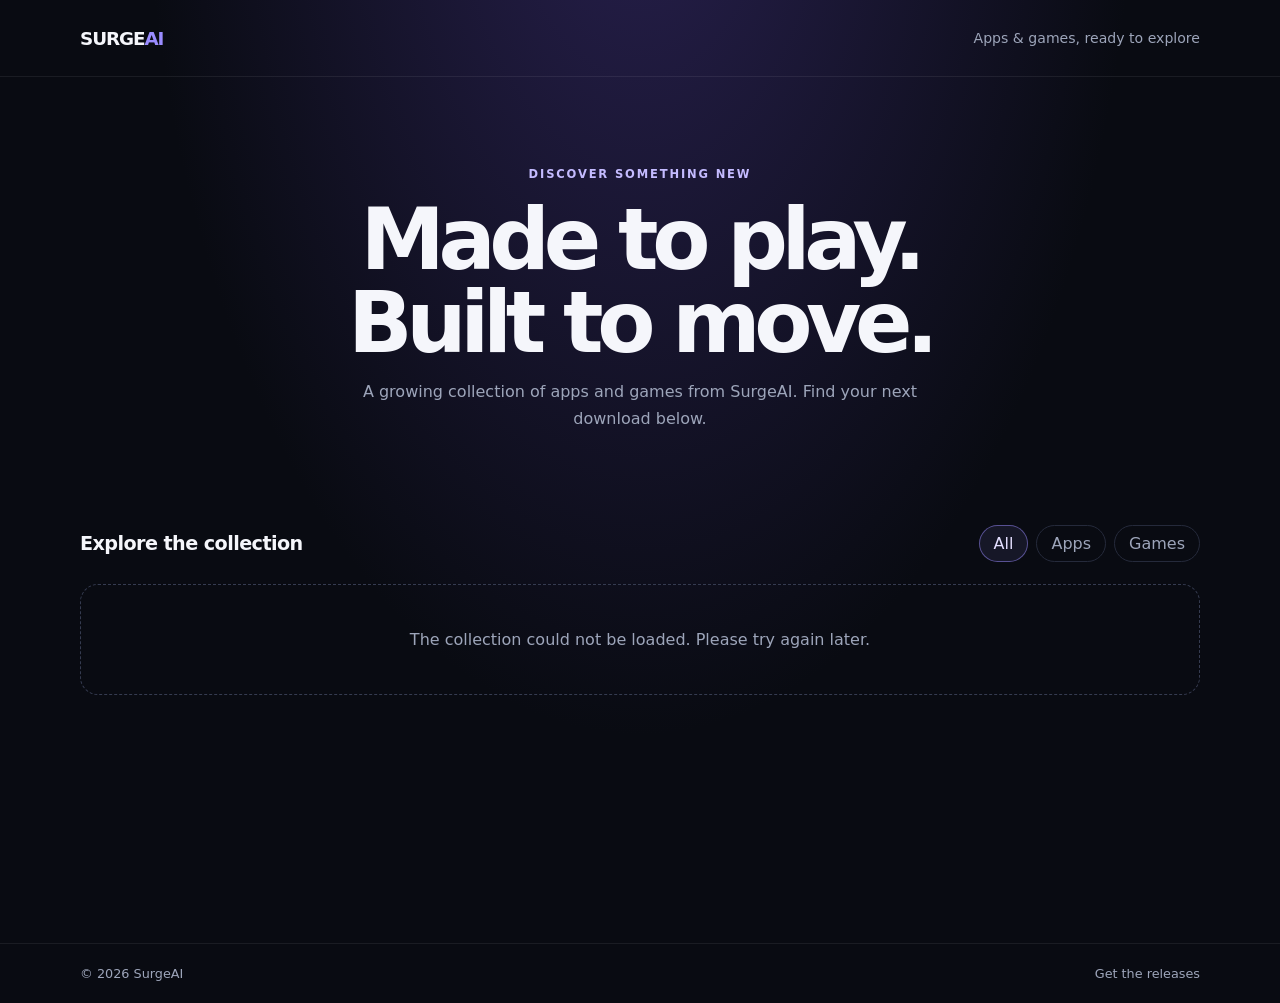
==== public/index.html @ 3bd14d07 "Create static SurgeAI catalog Co-authored-by: Copilot App <223556219+Copilot@users.noreply.github.co" ====
<!doctype html>
<html lang="en">
  <head>
    <meta charset="utf-8" />
    <meta name="viewport" content="width=device-width, initial-scale=1" />
    <meta name="theme-color" content="#090b12" />
    <meta
      name="description"
      content="Discover apps and games published on SurgeAI."
    />
    <title>SurgeAI — Apps & Games</title>
    <style>
      :root {
        color-scheme: dark;
        font-family: Inter, ui-sans-serif, system-ui, -apple-system, BlinkMacSystemFont, "Segoe UI", sans-serif;
        background: #090b12;
        color: #f5f6fb;
        font-synthesis: none;
        --muted: #9da5ba;
        --line: #252a3b;
        --accent: #9a8cff;
        --panel: #111522;
      }
      * { box-sizing: border-box; }
      body { margin: 0; min-width: 320px; background: radial-gradient(ellipse at 50% -20%, #28204f 0, transparent 55%), #090b12; }
      a { color: inherit; text-decoration: none; }
      button { font: inherit; }
      .wrap { width: min(1120px, calc(100% - 40px)); margin: auto; }
      header { border-bottom: 1px solid #ffffff12; }
      .nav { min-height: 76px; display: flex; align-items: center; justify-content: space-between; }
      .brand { font-size: 1.15rem; font-weight: 800; letter-spacing: -.06em; }
      .brand span { color: var(--accent); }
      .nav-note { color: var(--muted); font-size: .88rem; }
      .hero { padding: 86px 0 42px; text-align: center; }
      .eyebrow { color: #c4bbff; text-transform: uppercase; letter-spacing: .16em; font-weight: 700; font-size: .72rem; }
      h1 { margin: 16px 0 14px; font-size: clamp(2.8rem, 8vw, 5.3rem); line-height: .98; letter-spacing: -.075em; }
      .hero p { margin: auto; max-width: 560px; color: var(--muted); line-height: 1.7; }
      main { min-height: 52vh; padding: 28px 0 90px; }
      .toolbar { display: flex; align-items: center; justify-content: space-between; gap: 20px; margin: 22px 0; }
      .toolbar h2 { margin: 0; font-size: 1.2rem; letter-spacing: -.03em; }
      .filters { display: flex; gap: 8px; }
      .filter { border: 1px solid var(--line); border-radius: 999px; padding: 8px 14px; color: var(--muted); background: transparent; cursor: pointer; }
      .filter[aria-pressed="true"] { border-color: #9a8cff80; color: #e4dfff; background: #9a8cff17; }
      .grid { display: grid; grid-template-columns: repeat(3, minmax(0, 1fr)); gap: 16px; }
      .card { border: 1px solid var(--line); border-radius: 18px; padding: 22px; background: linear-gradient(145deg, #151a2a, var(--panel)); display: flex; flex-direction: column; min-height: 230px; }
      .card-top { display: flex; justify-content: space-between; align-items: center; gap: 10px; }
      .badge { color: #c4bbff; text-transform: uppercase; letter-spacing: .1em; font-size: .68rem; font-weight: 800; }
      .platform { color: var(--muted); font-size: .76rem; }
      .card h3 { margin: 24px 0 8px; font-size: 1.25rem; letter-spacing: -.04em; }
      .card p { color: var(--muted); font-size: .9rem; line-height: 1.6; margin: 0 0 22px; }
      .download { margin-top: auto; display: inline-flex; align-items: center; justify-content: center; width: 100%; padding: 11px 14px; border-radius: 11px; background: #9a8cff; color: #100d20; font-size: .88rem; font-weight: 800; }
      .download:hover { background: #b0a7ff; }
      .empty { grid-column: 1 / -1; border: 1px dashed #353b50; border-radius: 18px; padding: 45px 20px; text-align: center; color: var(--muted); }
      .empty strong { display: block; color: #e5e7f2; margin-bottom: 6px; }
      footer { border-top: 1px solid #ffffff12; padding: 22px 0; color: var(--muted); font-size: .8rem; }
      .footer { display: flex; justify-content: space-between; gap: 20px; }
      .footer a:hover { color: #fff; }
      @media (max-width: 760px) { .grid { grid-template-columns: repeat(2, minmax(0, 1fr)); } }
      @media (max-width: 540px) { .wrap { width: min(100% - 28px, 1120px); } .hero { padding-top: 62px; } .toolbar { align-items: flex-start; flex-direction: column; } .grid { grid-template-columns: 1fr; } .footer { flex-direction: column; gap: 8px; } }
    </style>
  </head>
  <body>
    <header>
      <div class="wrap nav">
        <a class="brand" href="/" aria-label="SurgeAI home">SURGE<span>AI</span></a>
        <span class="nav-note">Apps & games, ready to explore</span>
      </div>
    </header>
    <section class="hero wrap">
      <span class="eyebrow">Discover something new</span>
      <h1>Made to play.<br />Built to move.</h1>
      <p>A growing collection of apps and games from SurgeAI. Find your next download below.</p>
    </section>
    <main class="wrap">
      <div class="toolbar">
        <h2>Explore the collection</h2>
        <div class="filters" aria-label="Filter catalog">
          <button class="filter" type="button" data-filter="all" aria-pressed="true">All</button>
          <button class="filter" type="button" data-filter="app" aria-pressed="false">Apps</button>
          <button class="filter" type="button" data-filter="game" aria-pressed="false">Games</button>
        </div>
      </div>
      <div class="grid" id="catalog" aria-live="polite">
        <div class="empty"><strong>Loading the collection…</strong>Please wait a moment.</div>
      </div>
    </main>
    <footer>
      <div class="wrap footer">
        <span>© <span id="year"></span> SurgeAI</span>
        <a href="https://github.com/EmperorAsy/surgeai/releases">Get the releases</a>
      </div>
    </footer>
    <script>
      const catalog = document.querySelector("#catalog");
      let items = [];
      let activeFilter = "all";

      function renderCatalog() {
        const visibleItems = items.filter(
          (item) => activeFilter === "all" || item.category === activeFilter,
        );
        catalog.replaceChildren();

        if (visibleItems.length === 0) {
          const empty = document.createElement("div");
          empty.className = "empty";
          const heading = document.createElement("strong");
          heading.textContent = items.length ? "Nothing in this category yet" : "The collection is getting ready";
          const message = document.createElement("span");
          message.textContent = items.length ? "Try another filter." : "Check back soon for new apps and games.";
          empty.append(heading, message);
          catalog.append(empty);
          return;
        }

        for (const item of visibleItems) {
          const card = document.createElement("article");
          card.className = "card";
          const top = document.createElement("div");
          top.className = "card-top";
          const badge = document.createElement("span");
          badge.className = "badge";
          badge.textContent = item.category;
          const platform = document.createElement("span");
          platform.className = "platform";
          platform.textContent = item.platform;
          top.append(badge, platform);

          const title = document.createElement("h3");
          title.textContent = item.title;
          const description = document.createElement("p");
          description.textContent = item.description;
          const download = document.createElement("a");
          download.className = "download";
          const releaseUrl = new URL(item.downloadUrl);
          if (
            releaseUrl.protocol !== "https:" ||
            releaseUrl.hostname !== "github.com" ||
            !releaseUrl.pathname.includes("/releases/download/")
          ) {
            throw new Error("Catalog contains an invalid release URL.");
          }
          download.href = releaseUrl.href;
          download.textContent = Number.isFinite(item.size) && item.size > 0
            ? `Download · ${(item.size / (1024 * 1024)).toFixed(1)} MB`
            : "Download";
          card.append(top, title, description, download);
          catalog.append(card);
        }
      }

      document.querySelectorAll(".filter").forEach((button) => {
        button.addEventListener("click", () => {
          activeFilter = button.dataset.filter;
          document.querySelectorAll(".filter").forEach((filter) => {
            filter.setAttribute("aria-pressed", String(filter === button));
          });
          renderCatalog();
        });
      });

      document.querySelector("#year").textContent = new Date().getFullYear();
      fetch("catalog.json")
        .then((response) => {
          if (!response.ok) throw new Error("Catalog request failed.");
          return response.json();
        })
        .then((data) => {
          if (!Array.isArray(data)) throw new Error("Catalog response is invalid.");
          items = data;
          renderCatalog();
        })
        .catch(() => {
          catalog.replaceChildren();
          const message = document.createElement("div");
          message.className = "empty";
          message.textContent = "The collection could not be loaded. Please try again later.";
          catalog.append(message);
        });
    </script>
  </body>
</html>
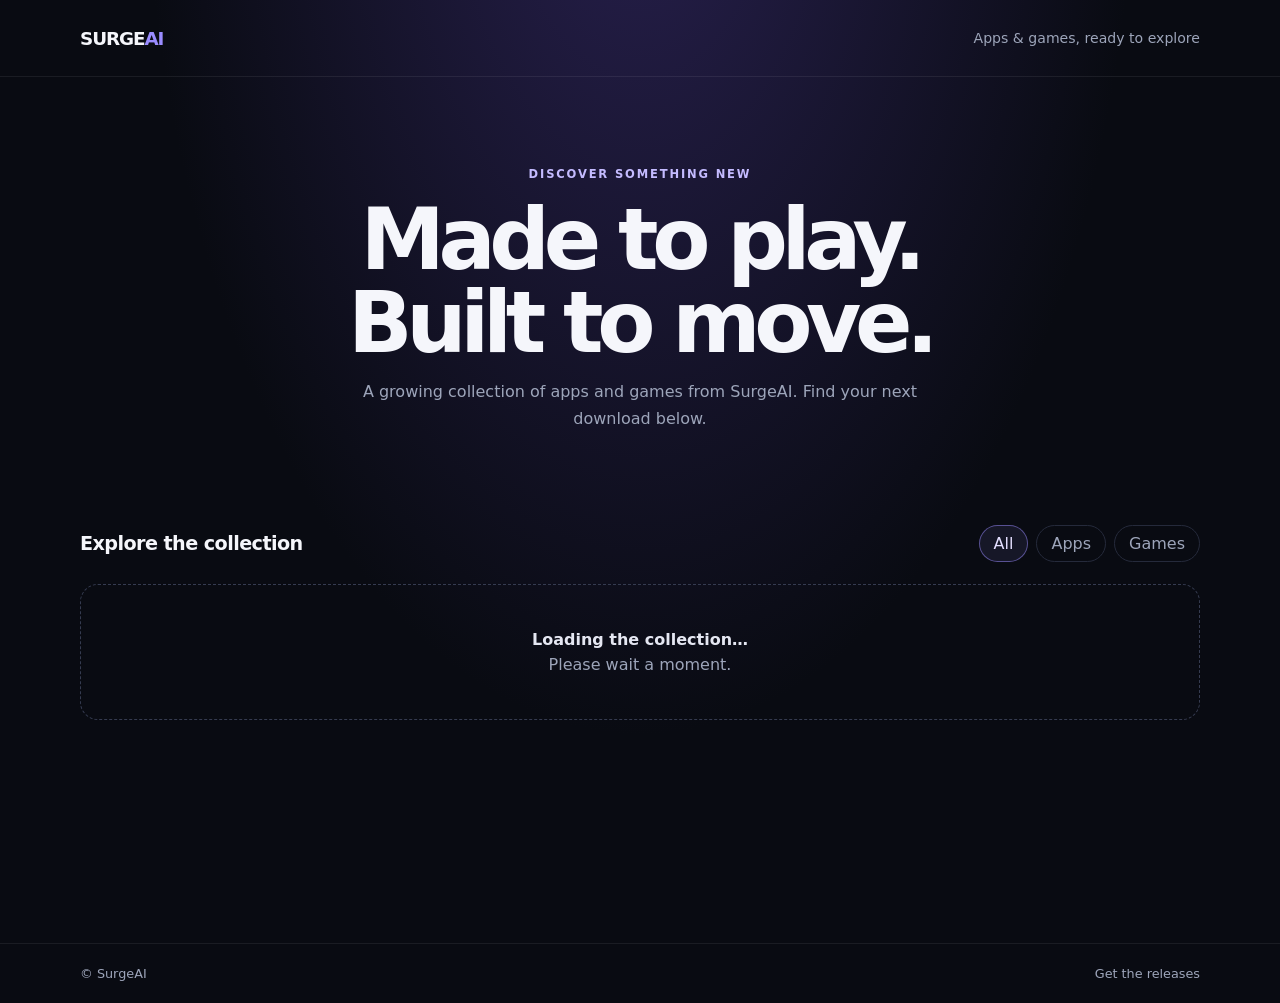
==== commit 32114ef2: "Fix SurgeAI discovery and security audits Co-authored-by: Copilot App <223556219+Copilot@users.norep" ====
--- a/public/index.html
+++ b/public/index.html
@@ -8,7 +8,13 @@
       name="description"
       content="Discover apps and games published on SurgeAI."
     />
+    <meta
+      http-equiv="Content-Security-Policy"
+      content="default-src 'self'; base-uri 'self'; object-src 'none'; script-src 'self' https://static.cloudflareinsights.com; style-src 'unsafe-inline'; img-src 'self' data:; font-src 'self'; connect-src 'self' https://cloudflareinsights.com; form-action 'self'; upgrade-insecure-requests; require-trusted-types-for 'script'"
+    />
     <title>SurgeAI — Apps & Games</title>
+    <link rel="canonical" href="https://surgeai.si/" />
+    <link rel="ard" href="/.well-known/ard.json" />
     <style>
       :root {
         color-scheme: dark;
@@ -90,93 +96,6 @@
         <a href="https://github.com/EmperorAsy/surgeai/releases">Get the releases</a>
       </div>
     </footer>
-    <script>
-      const catalog = document.querySelector("#catalog");
-      let items = [];
-      let activeFilter = "all";
-
-      function renderCatalog() {
-        const visibleItems = items.filter(
-          (item) => activeFilter === "all" || item.category === activeFilter,
-        );
-        catalog.replaceChildren();
-
-        if (visibleItems.length === 0) {
-          const empty = document.createElement("div");
-          empty.className = "empty";
-          const heading = document.createElement("strong");
-          heading.textContent = items.length ? "Nothing in this category yet" : "The collection is getting ready";
-          const message = document.createElement("span");
-          message.textContent = items.length ? "Try another filter." : "Check back soon for new apps and games.";
-          empty.append(heading, message);
-          catalog.append(empty);
-          return;
-        }
-
-        for (const item of visibleItems) {
-          const card = document.createElement("article");
-          card.className = "card";
-          const top = document.createElement("div");
-          top.className = "card-top";
-          const badge = document.createElement("span");
-          badge.className = "badge";
-          badge.textContent = item.category;
-          const platform = document.createElement("span");
-          platform.className = "platform";
-          platform.textContent = item.platform;
-          top.append(badge, platform);
-
-          const title = document.createElement("h3");
-          title.textContent = item.title;
-          const description = document.createElement("p");
-          description.textContent = item.description;
-          const download = document.createElement("a");
-          download.className = "download";
-          const releaseUrl = new URL(item.downloadUrl);
-          if (
-            releaseUrl.protocol !== "https:" ||
-            releaseUrl.hostname !== "github.com" ||
-            !releaseUrl.pathname.includes("/releases/download/")
-          ) {
-            throw new Error("Catalog contains an invalid release URL.");
-          }
-          download.href = releaseUrl.href;
-          download.textContent = Number.isFinite(item.size) && item.size > 0
-            ? `Download · ${(item.size / (1024 * 1024)).toFixed(1)} MB`
-            : "Download";
-          card.append(top, title, description, download);
-          catalog.append(card);
-        }
-      }
-
-      document.querySelectorAll(".filter").forEach((button) => {
-        button.addEventListener("click", () => {
-          activeFilter = button.dataset.filter;
-          document.querySelectorAll(".filter").forEach((filter) => {
-            filter.setAttribute("aria-pressed", String(filter === button));
-          });
-          renderCatalog();
-        });
-      });
-
-      document.querySelector("#year").textContent = new Date().getFullYear();
-      fetch("catalog.json")
-        .then((response) => {
-          if (!response.ok) throw new Error("Catalog request failed.");
-          return response.json();
-        })
-        .then((data) => {
-          if (!Array.isArray(data)) throw new Error("Catalog response is invalid.");
-          items = data;
-          renderCatalog();
-        })
-        .catch(() => {
-          catalog.replaceChildren();
-          const message = document.createElement("div");
-          message.className = "empty";
-          message.textContent = "The collection could not be loaded. Please try again later.";
-          catalog.append(message);
-        });
-    </script>
+    <script src="/app.js" defer></script>
   </body>
 </html>
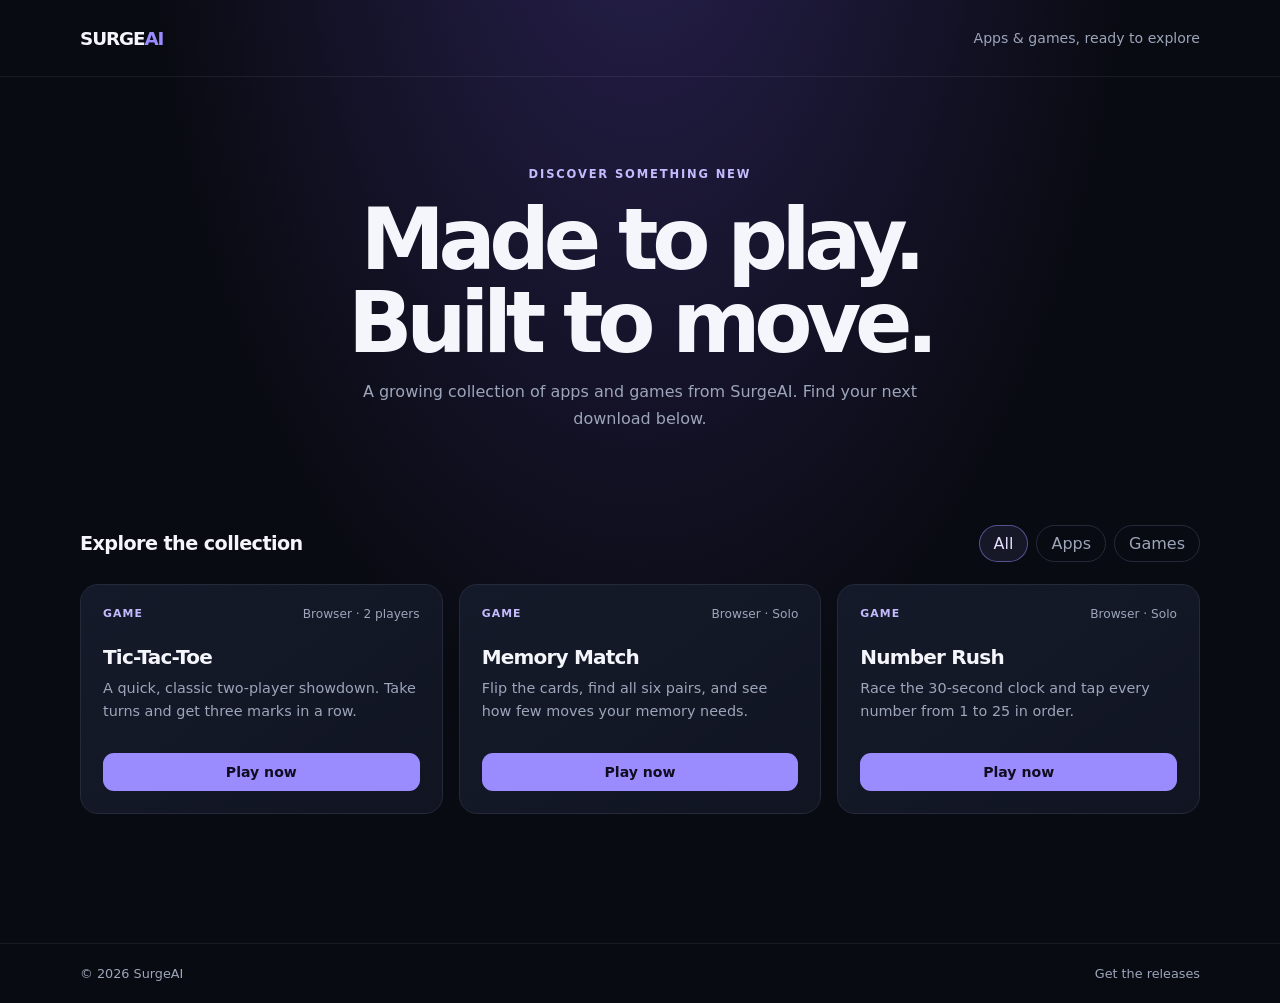
==== commit b123e125: "Add three playable SurgeAI arcade games Co-authored-by: Copilot App <223556219+Copilot@users.noreply" ====
--- a/public/index.html
+++ b/public/index.html
@@ -14,7 +14,7 @@
     />
     <title>SurgeAI — Apps & Games</title>
     <link rel="canonical" href="https://surgeai.si/" />
-    <link rel="ard" href="/.well-known/ard.json" />
+    <link rel="ard" href="./.well-known/ard.json" />
     <style>
       :root {
         color-scheme: dark;
@@ -68,7 +68,7 @@
   <body>
     <header>
       <div class="wrap nav">
-        <a class="brand" href="/" aria-label="SurgeAI home">SURGE<span>AI</span></a>
+        <a class="brand" href="./" aria-label="SurgeAI home">SURGE<span>AI</span></a>
         <span class="nav-note">Apps & games, ready to explore</span>
       </div>
     </header>
@@ -96,6 +96,6 @@
         <a href="https://github.com/EmperorAsy/surgeai/releases">Get the releases</a>
       </div>
     </footer>
-    <script src="/app.js" defer></script>
+    <script src="./app.js" defer></script>
   </body>
 </html>
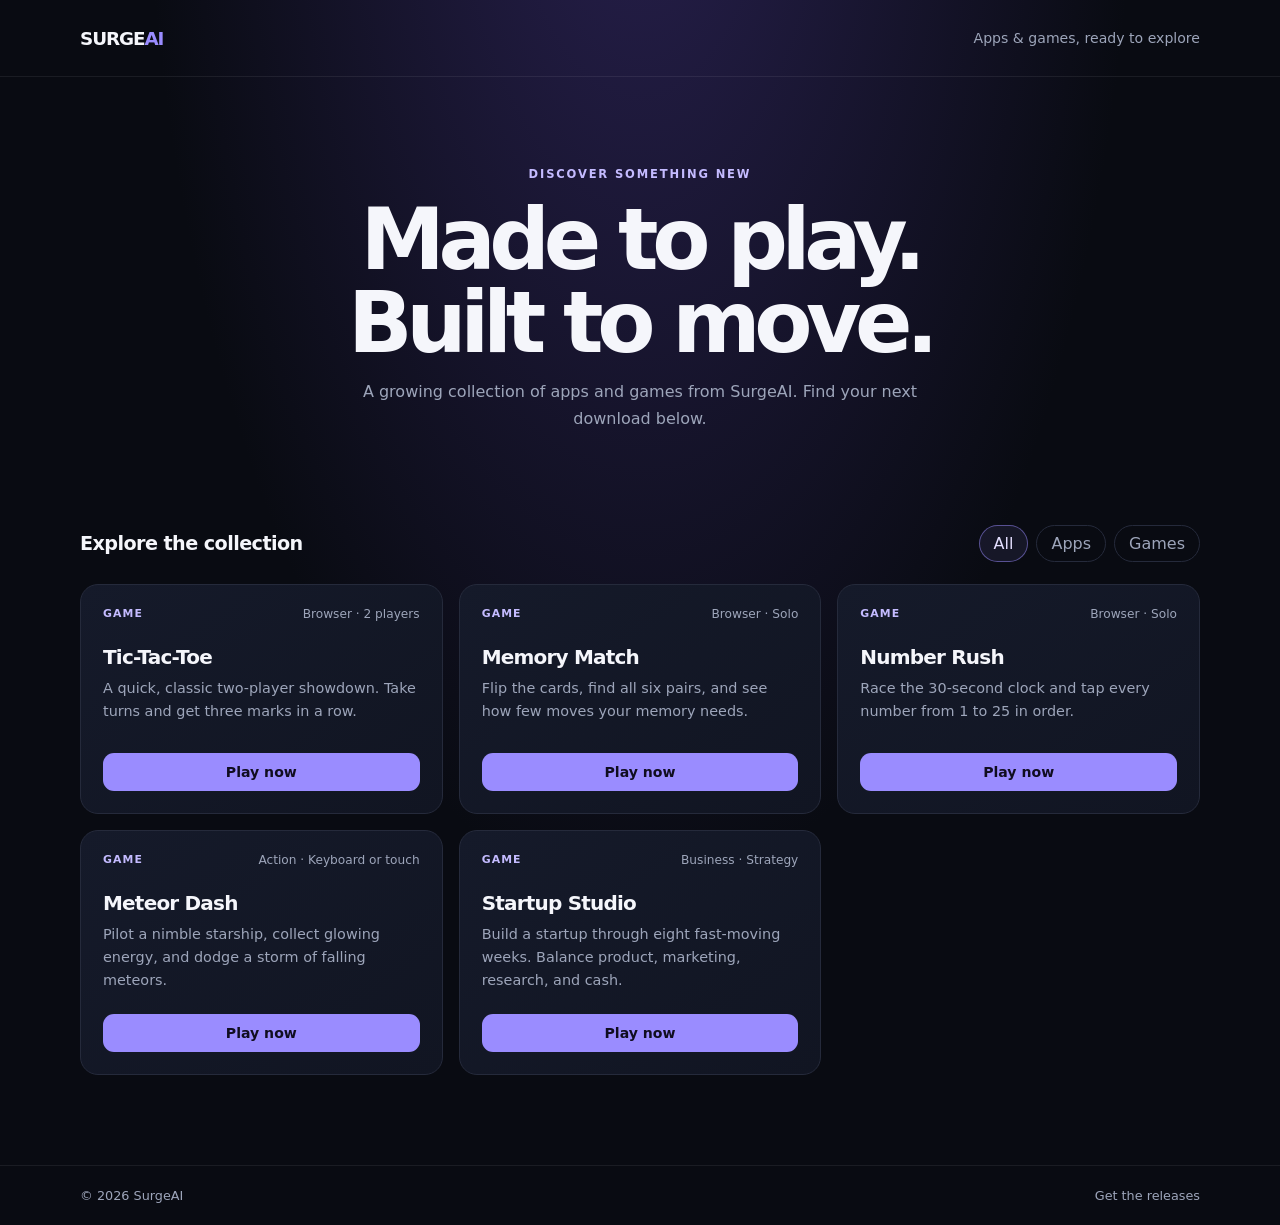
==== commit cf21be12: "Refresh game catalog cache keys Co-authored-by: Copilot App <223556219+Copilot@users.noreply.github." ====
--- a/public/index.html
+++ b/public/index.html
@@ -96,6 +96,6 @@
         <a href="https://github.com/EmperorAsy/surgeai/releases">Get the releases</a>
       </div>
     </footer>
-    <script src="./app.js" defer></script>
+    <script src="./app.js?v=20261110-arcade-2" defer></script>
   </body>
 </html>
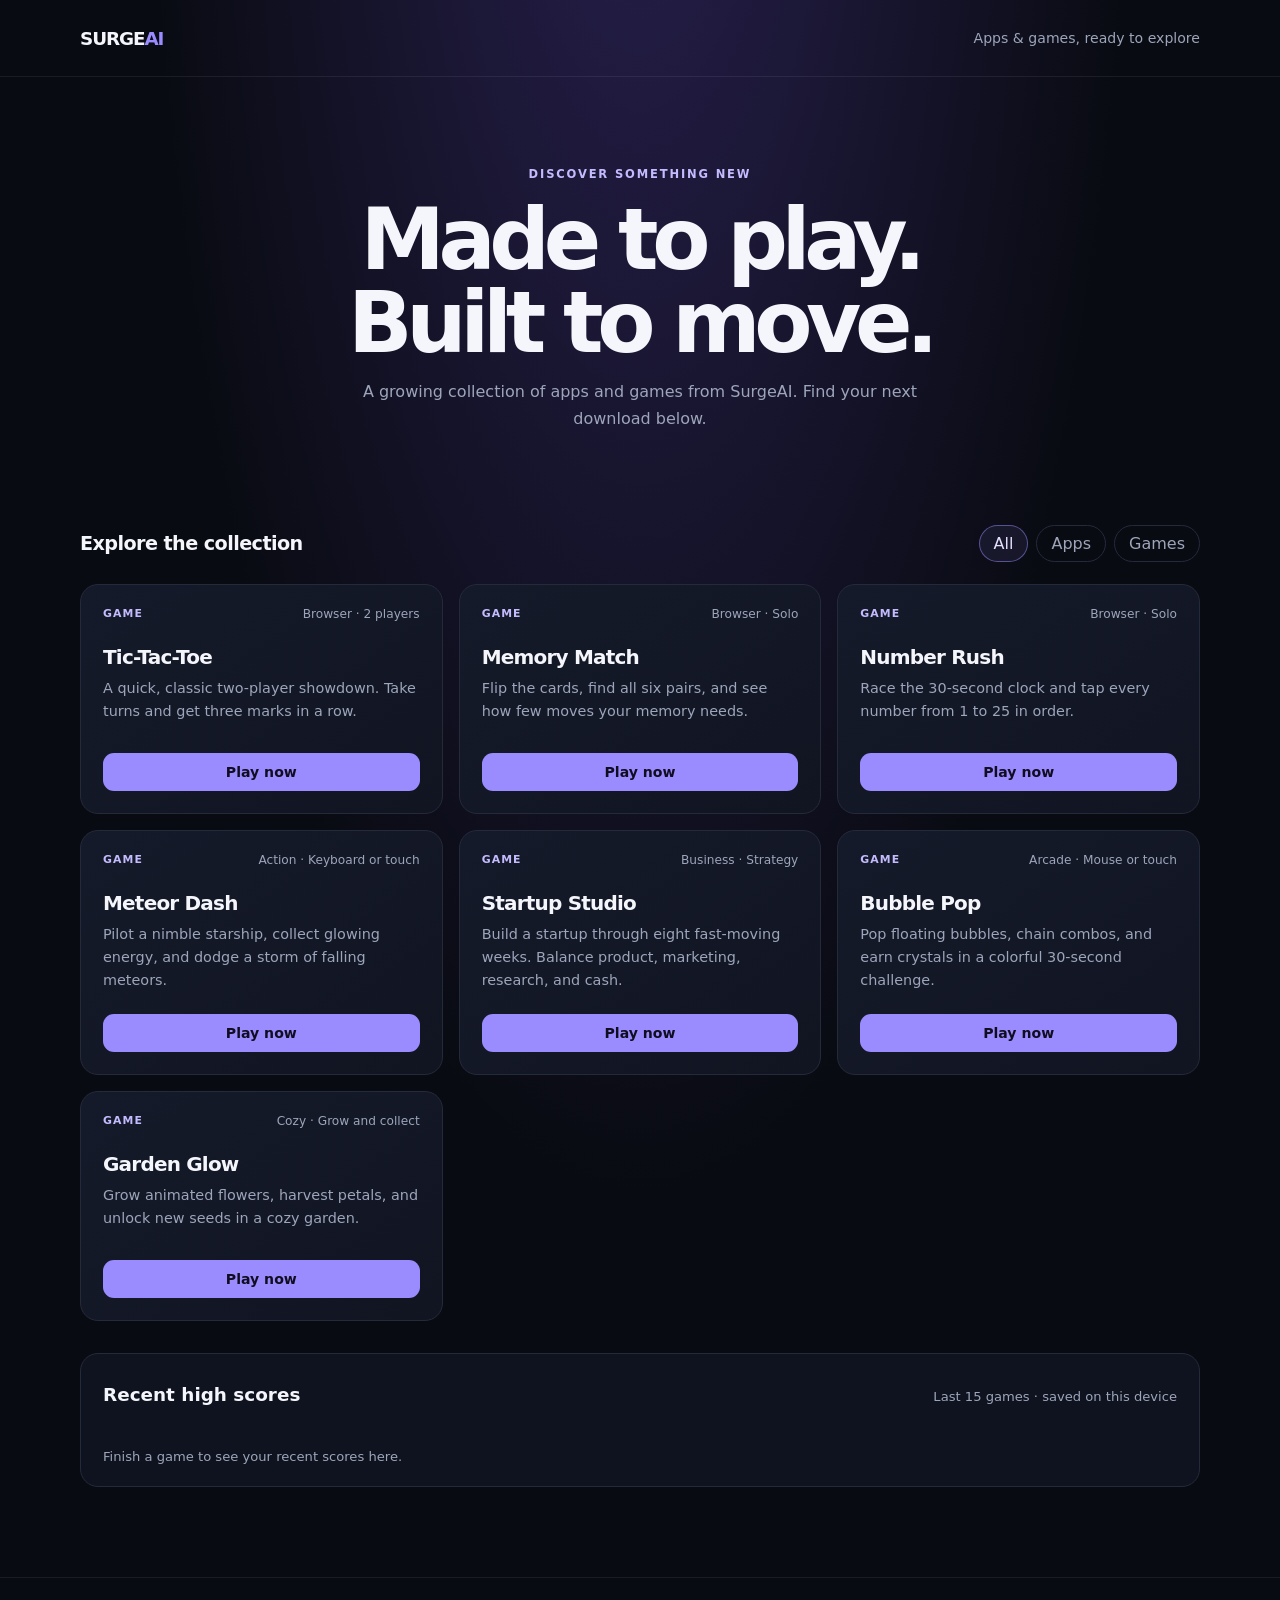
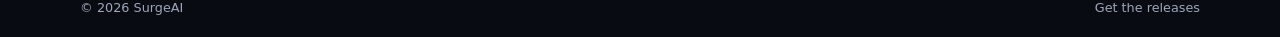
==== commit e567eb34: "Add animated games and recent score history Co-authored-by: Copilot App <223556219+Copilot@users.nor" ====
--- a/public/index.html
+++ b/public/index.html
@@ -58,6 +58,18 @@
       .download:hover { background: #b0a7ff; }
       .empty { grid-column: 1 / -1; border: 1px dashed #353b50; border-radius: 18px; padding: 45px 20px; text-align: center; color: var(--muted); }
       .empty strong { display: block; color: #e5e7f2; margin-bottom: 6px; }
+      .score-history { margin-top: 32px; border: 1px solid var(--line); border-radius: 18px; padding: 22px; background: #111522dd; }
+      .score-heading { display: flex; justify-content: space-between; align-items: baseline; gap: 12px; }
+      .score-heading h2 { margin: 0; font-size: 1.15rem; }
+      .score-heading p, .score-empty { color: var(--muted); font-size: .82rem; }
+      .score-list { display: grid; gap: 8px; margin: 16px 0 0; padding: 0; list-style: none; }
+      .score-entry { display: flex; justify-content: space-between; align-items: center; gap: 12px; border: 1px solid #252a3b; border-radius: 12px; padding: 11px 13px; background: #0c0f19; }
+      .score-entry strong, .score-entry span { display: block; }
+      .score-entry strong { font-size: .88rem; }
+      .score-entry span { margin-top: 4px; color: var(--muted); font-size: .74rem; }
+      .score-value { flex: 0 0 auto; color: #d7d0ff; font-weight: 800; font-size: .82rem; text-align: right; }
+      .score-badge { display: inline-block !important; color: #8df0c0 !important; font-weight: 800; }
+      .score-empty { margin: 16px 0 0; }
       footer { border-top: 1px solid #ffffff12; padding: 22px 0; color: var(--muted); font-size: .8rem; }
       .footer { display: flex; justify-content: space-between; gap: 20px; }
       .footer a:hover { color: #fff; }
@@ -89,6 +101,14 @@
       <div class="grid" id="catalog" aria-live="polite">
         <div class="empty"><strong>Loading the collection…</strong>Please wait a moment.</div>
       </div>
+      <section class="score-history" aria-labelledby="score-title">
+        <div class="score-heading">
+          <h2 id="score-title">Recent high scores</h2>
+          <p>Last 15 games · saved on this device</p>
+        </div>
+        <ol class="score-list" id="recent-scores" aria-live="polite"></ol>
+        <p class="score-empty" id="score-empty">Finish a game to see your recent scores here.</p>
+      </section>
     </main>
     <footer>
       <div class="wrap footer">
@@ -96,6 +116,6 @@
         <a href="https://github.com/EmperorAsy/surgeai/releases">Get the releases</a>
       </div>
     </footer>
-    <script src="./app.js?v=20261110-arcade-2" defer></script>
+    <script src="./app.js?v=20261110-rewards-2" defer></script>
   </body>
 </html>
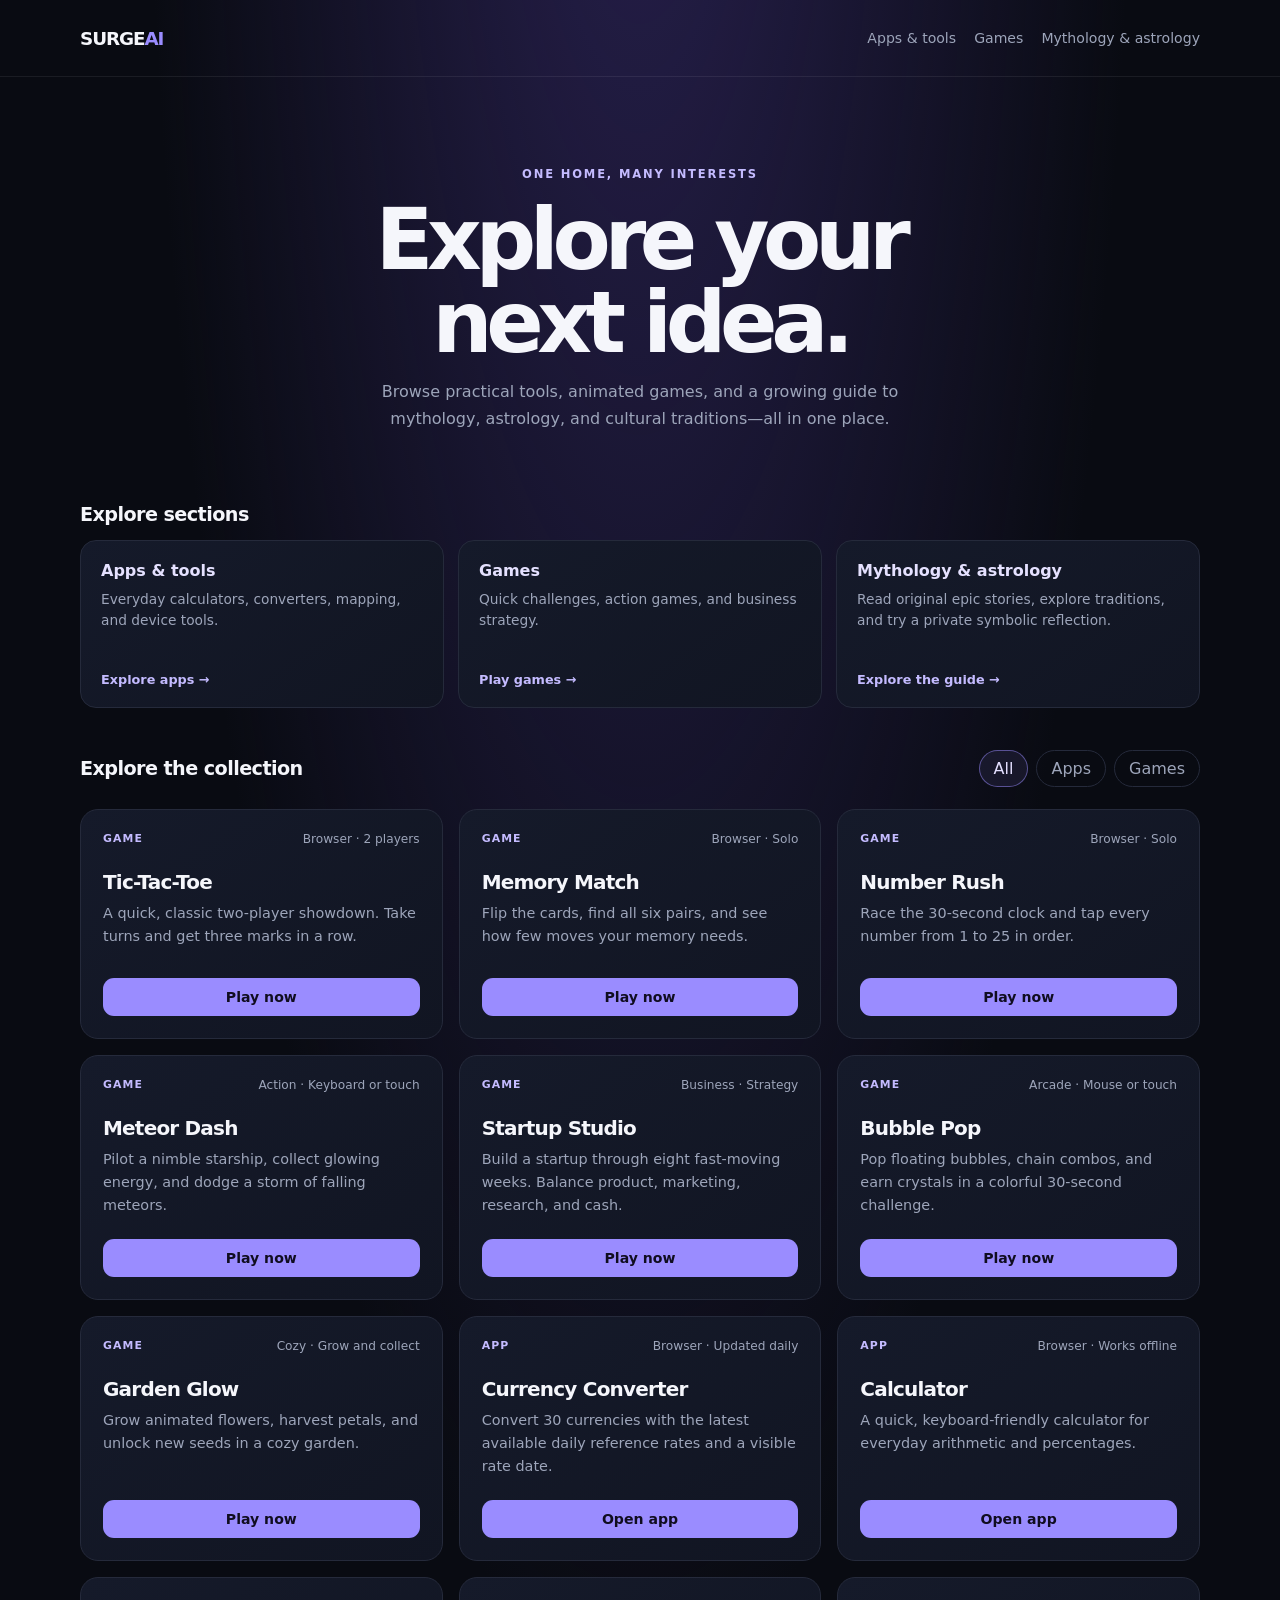
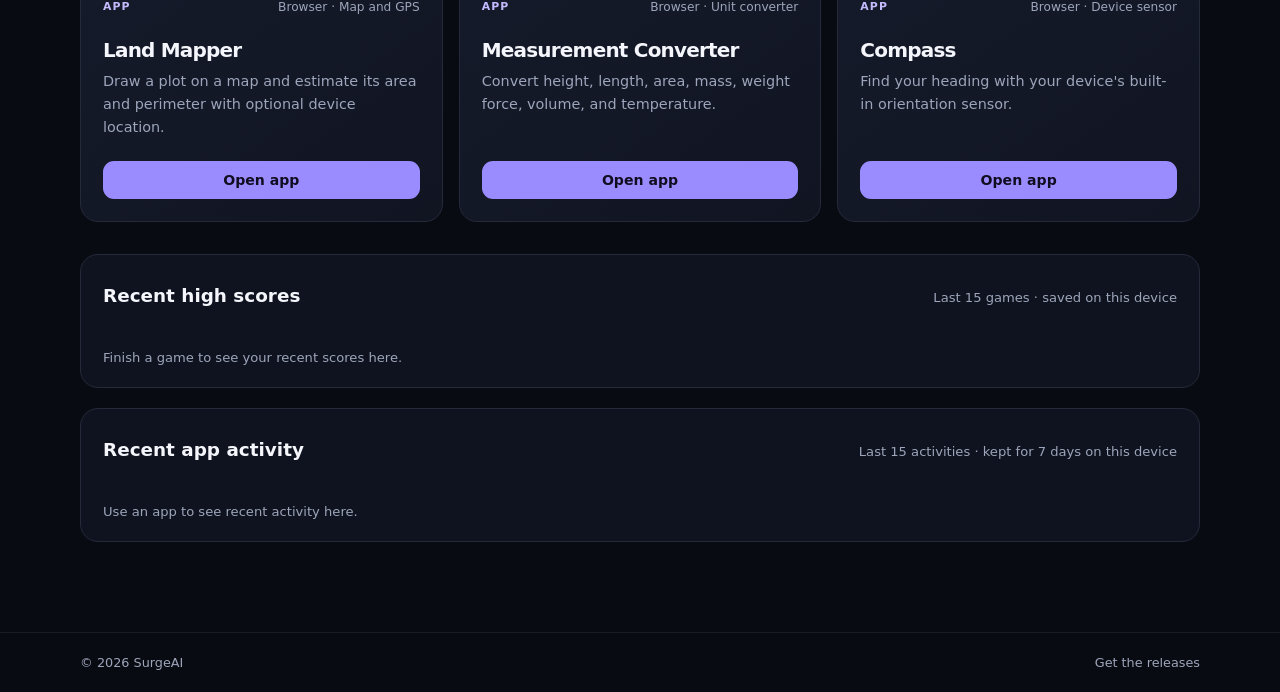
==== commit 3f89799b: "Add mythology stories and browser apps Co-authored-by: Copilot App <223556219+Copilot@users.noreply." ====
--- a/public/index.html
+++ b/public/index.html
@@ -6,13 +6,13 @@
     <meta name="theme-color" content="#090b12" />
     <meta
       name="description"
-      content="Discover apps and games published on SurgeAI."
+      content="Explore browser apps, games, and mythology and astrology guides on SurgeAI."
     />
     <meta
       http-equiv="Content-Security-Policy"
-      content="default-src 'self'; base-uri 'self'; object-src 'none'; script-src 'self' https://static.cloudflareinsights.com; style-src 'unsafe-inline'; img-src 'self' data:; font-src 'self'; connect-src 'self' https://cloudflareinsights.com; form-action 'self'; upgrade-insecure-requests; require-trusted-types-for 'script'"
+      content="default-src 'self'; base-uri 'self'; object-src 'none'; script-src 'self' https://static.cloudflareinsights.com; style-src 'self' 'unsafe-inline'; img-src 'self' data:; font-src 'self'; connect-src 'self' https://cloudflareinsights.com; form-action 'self'; upgrade-insecure-requests; require-trusted-types-for 'script'"
     />
-    <title>SurgeAI — Apps & Games</title>
+    <title>SurgeAI — Apps, Games & Guides</title>
     <link rel="canonical" href="https://surgeai.si/" />
     <link rel="ard" href="./.well-known/ard.json" />
     <style>
@@ -36,7 +36,8 @@
       .nav { min-height: 76px; display: flex; align-items: center; justify-content: space-between; }
       .brand { font-size: 1.15rem; font-weight: 800; letter-spacing: -.06em; }
       .brand span { color: var(--accent); }
-      .nav-note { color: var(--muted); font-size: .88rem; }
+      .nav-links { display: flex; flex-wrap: wrap; gap: 18px; color: var(--muted); font-size: .88rem; }
+      .nav-links a:hover { color: #fff; }
       .hero { padding: 86px 0 42px; text-align: center; }
       .eyebrow { color: #c4bbff; text-transform: uppercase; letter-spacing: .16em; font-weight: 700; font-size: .72rem; }
       h1 { margin: 16px 0 14px; font-size: clamp(2.8rem, 8vw, 5.3rem); line-height: .98; letter-spacing: -.075em; }
@@ -58,6 +59,14 @@
       .download:hover { background: #b0a7ff; }
       .empty { grid-column: 1 / -1; border: 1px dashed #353b50; border-radius: 18px; padding: 45px 20px; text-align: center; color: var(--muted); }
       .empty strong { display: block; color: #e5e7f2; margin-bottom: 6px; }
+      .sections { margin: 0 0 42px; }
+      .sections h2 { margin: 0 0 14px; font-size: 1.2rem; letter-spacing: -.03em; }
+      .section-grid { display: grid; grid-template-columns: repeat(3, minmax(0, 1fr)); gap: 14px; }
+      .section-card { display: flex; flex-direction: column; min-height: 168px; padding: 20px; border: 1px solid var(--line); border-radius: 16px; background: linear-gradient(145deg, #151a2a, var(--panel)); transition: transform .18s ease, border-color .18s ease; }
+      .section-card:hover { transform: translateY(-3px); border-color: #9a8cff80; }
+      .section-card strong { color: #e5e1ff; font-size: 1rem; }
+      .section-card span { margin-top: 9px; color: var(--muted); font-size: .86rem; line-height: 1.55; }
+      .section-card em { margin-top: auto; padding-top: 16px; color: #c4bbff; font-size: .8rem; font-style: normal; font-weight: 800; }
       .score-history { margin-top: 32px; border: 1px solid var(--line); border-radius: 18px; padding: 22px; background: #111522dd; }
       .score-heading { display: flex; justify-content: space-between; align-items: baseline; gap: 12px; }
       .score-heading h2 { margin: 0; font-size: 1.15rem; }
@@ -70,26 +79,61 @@
       .score-value { flex: 0 0 auto; color: #d7d0ff; font-weight: 800; font-size: .82rem; text-align: right; }
       .score-badge { display: inline-block !important; color: #8df0c0 !important; font-weight: 800; }
       .score-empty { margin: 16px 0 0; }
+      .activity-history { margin-top: 20px; border: 1px solid var(--line); border-radius: 18px; padding: 22px; background: #111522dd; }
+      .activity-heading { display: flex; justify-content: space-between; align-items: baseline; gap: 12px; }
+      .activity-heading h2 { margin: 0; font-size: 1.15rem; }
+      .activity-heading p, .activity-empty { color: var(--muted); font-size: .82rem; }
+      .activity-list { display: grid; gap: 8px; margin: 16px 0 0; padding: 0; list-style: none; }
+      .activity-entry { display: flex; justify-content: space-between; align-items: center; gap: 12px; border: 1px solid #252a3b; border-radius: 12px; padding: 11px 13px; background: #0c0f19; }
+      .activity-entry strong, .activity-entry span { display: block; }
+      .activity-entry strong { font-size: .88rem; }
+      .activity-entry span { margin-top: 4px; color: var(--muted); font-size: .74rem; }
+      .activity-time { flex: 0 0 auto; color: #d7d0ff; font-size: .76rem; text-align: right; }
+      .activity-empty { margin: 16px 0 0; }
       footer { border-top: 1px solid #ffffff12; padding: 22px 0; color: var(--muted); font-size: .8rem; }
       .footer { display: flex; justify-content: space-between; gap: 20px; }
       .footer a:hover { color: #fff; }
-      @media (max-width: 760px) { .grid { grid-template-columns: repeat(2, minmax(0, 1fr)); } }
-      @media (max-width: 540px) { .wrap { width: min(100% - 28px, 1120px); } .hero { padding-top: 62px; } .toolbar { align-items: flex-start; flex-direction: column; } .grid { grid-template-columns: 1fr; } .footer { flex-direction: column; gap: 8px; } }
+      @media (max-width: 760px) { .grid, .section-grid { grid-template-columns: repeat(2, minmax(0, 1fr)); } }
+      @media (max-width: 540px) { .wrap { width: min(100% - 28px, 1120px); } .hero { padding-top: 62px; } .nav { align-items: flex-start; flex-direction: column; justify-content: center; gap: 8px; padding: 14px 0; } .nav-links { gap: 14px; } .toolbar { align-items: flex-start; flex-direction: column; } .grid, .section-grid { grid-template-columns: 1fr; } .footer { flex-direction: column; gap: 8px; } .score-heading, .activity-heading { align-items: flex-start; flex-direction: column; } }
     </style>
   </head>
   <body>
     <header>
       <div class="wrap nav">
         <a class="brand" href="./" aria-label="SurgeAI home">SURGE<span>AI</span></a>
-        <span class="nav-note">Apps & games, ready to explore</span>
+        <nav class="nav-links" aria-label="Site sections">
+          <a href="./?category=app#catalog">Apps &amp; tools</a>
+          <a href="./?category=game#catalog">Games</a>
+          <a href="./mythology/">Mythology &amp; astrology</a>
+        </nav>
       </div>
     </header>
     <section class="hero wrap">
-      <span class="eyebrow">Discover something new</span>
-      <h1>Made to play.<br />Built to move.</h1>
-      <p>A growing collection of apps and games from SurgeAI. Find your next download below.</p>
+      <span class="eyebrow">One home, many interests</span>
+      <h1>Explore your<br />next idea.</h1>
+      <p>Browse practical tools, animated games, and a growing guide to mythology, astrology, and cultural traditions—all in one place.</p>
     </section>
     <main class="wrap">
+      <section class="sections" aria-labelledby="sections-title">
+        <h2 id="sections-title">Explore sections</h2>
+        <div class="section-grid">
+          <a class="section-card" href="./?category=app#catalog">
+            <strong>Apps &amp; tools</strong>
+            <span>Everyday calculators, converters, mapping, and device tools.</span>
+            <em>Explore apps →</em>
+          </a>
+          <a class="section-card" href="./?category=game#catalog">
+            <strong>Games</strong>
+            <span>Quick challenges, action games, and business strategy.</span>
+            <em>Play games →</em>
+          </a>
+          <a class="section-card" href="./mythology/">
+            <strong>Mythology &amp; astrology</strong>
+            <span>Read original epic stories, explore traditions, and try a private symbolic reflection.</span>
+            <em>Explore the guide →</em>
+          </a>
+        </div>
+      </section>
       <div class="toolbar">
         <h2>Explore the collection</h2>
         <div class="filters" aria-label="Filter catalog">
@@ -109,6 +153,14 @@
         <ol class="score-list" id="recent-scores" aria-live="polite"></ol>
         <p class="score-empty" id="score-empty">Finish a game to see your recent scores here.</p>
       </section>
+      <section class="activity-history" aria-labelledby="activity-title">
+        <div class="activity-heading">
+          <h2 id="activity-title">Recent app activity</h2>
+          <p>Last 15 activities · kept for 7 days on this device</p>
+        </div>
+        <ol class="activity-list" id="recent-activity" aria-live="polite"></ol>
+        <p class="activity-empty" id="activity-empty">Use an app to see recent activity here.</p>
+      </section>
     </main>
     <footer>
       <div class="wrap footer">
@@ -116,6 +168,6 @@
         <a href="https://github.com/EmperorAsy/surgeai/releases">Get the releases</a>
       </div>
     </footer>
-    <script src="./app.js?v=20261110-rewards-2" defer></script>
+    <script src="./app.js?v=20261110-sections-1" defer></script>
   </body>
 </html>
